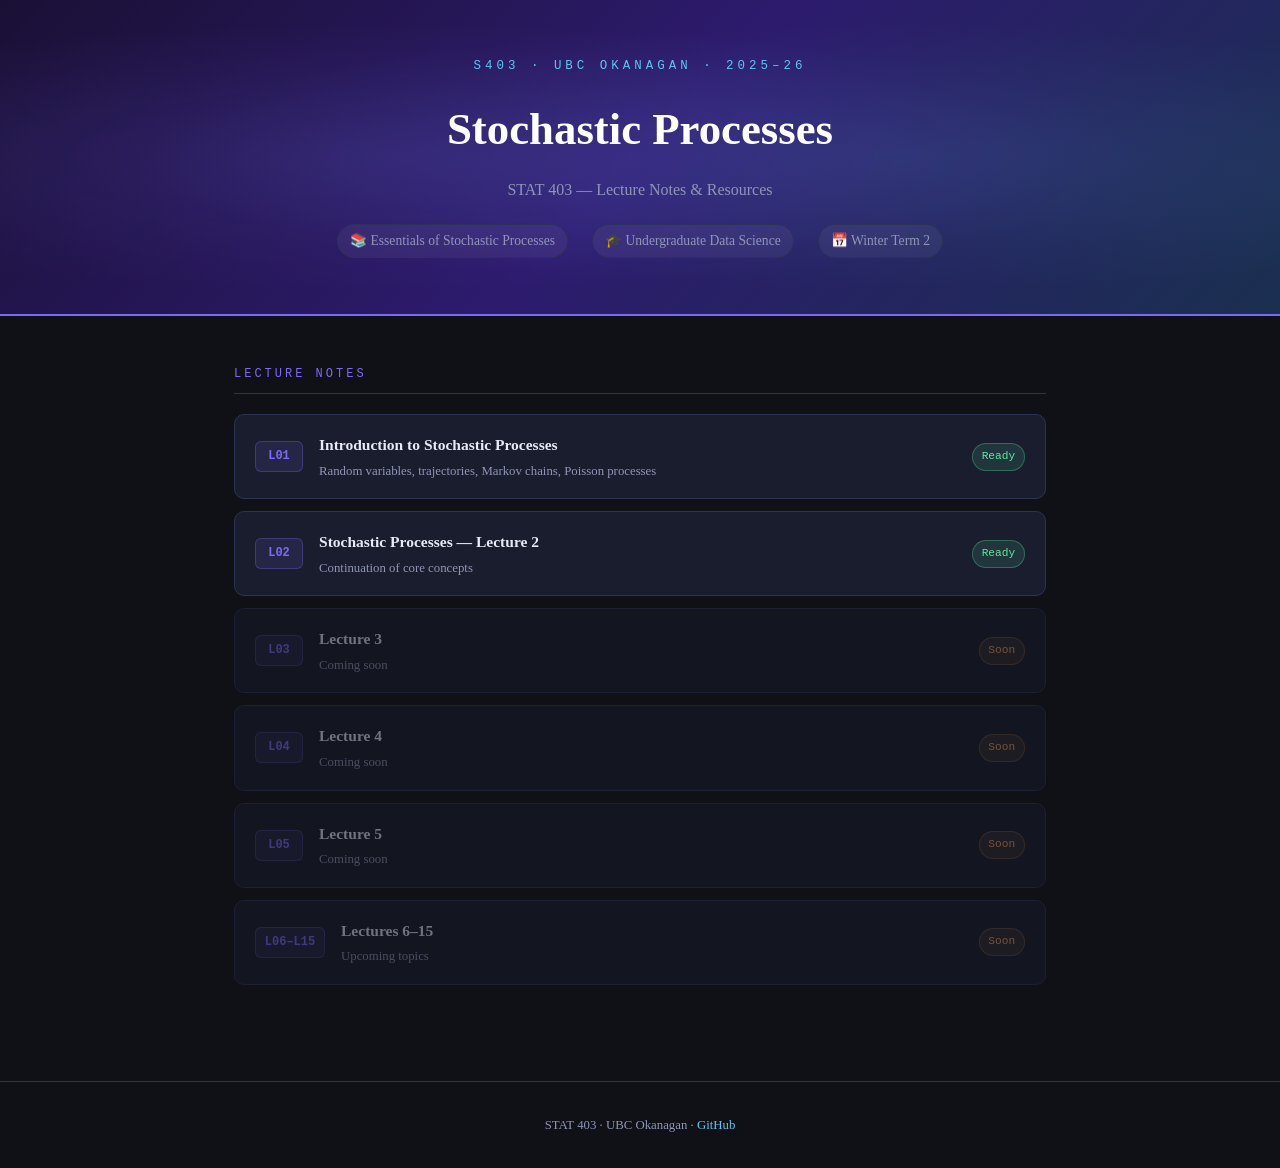
==== index.html @ dae0f1a7 "add index html" ====
<!DOCTYPE html>
<html lang="en">
<head>
  <meta charset="UTF-8">
  <meta name="viewport" content="width=device-width, initial-scale=1.0">
  <title>STAT 403 — Stochastic Processes</title>
  <style>
    :root {
      --bg: #0f1117;
      --surface: #1a1d2e;
      --surface2: #242740;
      --accent: #7c6af7;
      --accent2: #5fc4f0;
      --accent3: #f0a05f;
      --accent4: #5fe6a0;
      --text: #e8eaf6;
      --muted: #9095b8;
      --border: #2e3254;
    }

    * { box-sizing: border-box; margin: 0; padding: 0; }

    body {
      background: var(--bg);
      color: var(--text);
      font-family: 'Georgia', serif;
      line-height: 1.75;
      min-height: 100vh;
    }

    header {
      background: linear-gradient(135deg, #1a1035 0%, #2d1b6e 50%, #1a3050 100%);
      padding: 3.5rem 2rem;
      text-align: center;
      border-bottom: 2px solid var(--accent);
      position: relative;
      overflow: hidden;
    }
    header::before {
      content: '';
      position: absolute; inset: 0;
      background: radial-gradient(ellipse at 30% 50%, rgba(124,106,247,0.15) 0%, transparent 60%),
                  radial-gradient(ellipse at 70% 50%, rgba(95,196,240,0.1) 0%, transparent 60%);
    }
    .label {
      font-family: 'Courier New', monospace;
      font-size: 0.78rem;
      letter-spacing: 4px;
      text-transform: uppercase;
      color: var(--accent2);
      margin-bottom: 0.75rem;
      position: relative;
    }
    header h1 {
      font-size: clamp(1.8rem, 4vw, 2.8rem);
      font-weight: 700;
      color: #fff;
      position: relative;
      margin-bottom: 0.5rem;
    }
    .subtitle {
      color: var(--muted);
      font-size: 1rem;
      position: relative;
      margin-bottom: 1.25rem;
    }
    .meta {
      display: flex;
      gap: 1.5rem;
      justify-content: center;
      flex-wrap: wrap;
      font-size: 0.85rem;
      color: var(--muted);
      position: relative;
    }
    .meta span {
      background: rgba(255,255,255,0.05);
      border: 1px solid var(--border);
      padding: 0.25rem 0.75rem;
      border-radius: 999px;
    }

    main {
      max-width: 860px;
      margin: 0 auto;
      padding: 3rem 1.5rem;
    }

    .section-title {
      font-family: 'Courier New', monospace;
      font-size: 0.75rem;
      letter-spacing: 3px;
      text-transform: uppercase;
      color: var(--accent);
      margin-bottom: 1.25rem;
      padding-bottom: 0.5rem;
      border-bottom: 1px solid var(--border);
    }

    .lectures {
      display: grid;
      gap: 0.75rem;
      margin-bottom: 3rem;
    }

    .lecture-card {
      display: flex;
      align-items: center;
      gap: 1rem;
      background: var(--surface);
      border: 1px solid var(--border);
      border-radius: 10px;
      padding: 1rem 1.25rem;
      text-decoration: none;
      color: var(--text);
      transition: border-color 0.2s, background 0.2s, transform 0.15s;
    }
    .lecture-card:hover {
      border-color: var(--accent);
      background: var(--surface2);
      transform: translateX(4px);
    }
    .lecture-card.disabled {
      opacity: 0.45;
      pointer-events: none;
      cursor: default;
    }

    .lec-num {
      font-family: 'Courier New', monospace;
      font-size: 0.75rem;
      font-weight: 700;
      color: var(--accent);
      background: rgba(124,106,247,0.12);
      border: 1px solid rgba(124,106,247,0.3);
      border-radius: 6px;
      padding: 0.25rem 0.55rem;
      min-width: 3rem;
      text-align: center;
      flex-shrink: 0;
    }

    .lec-info { flex: 1; }
    .lec-title {
      font-size: 0.97rem;
      font-weight: 600;
      color: var(--text);
      margin-bottom: 0.1rem;
    }
    .lec-topics {
      font-size: 0.8rem;
      color: var(--muted);
    }

    .lec-status {
      font-family: 'Courier New', monospace;
      font-size: 0.7rem;
      padding: 0.2rem 0.55rem;
      border-radius: 999px;
      flex-shrink: 0;
    }
    .status-ready {
      background: rgba(95,230,160,0.12);
      border: 1px solid rgba(95,230,160,0.3);
      color: var(--accent4);
    }
    .status-soon {
      background: rgba(240,160,95,0.1);
      border: 1px solid rgba(240,160,95,0.25);
      color: var(--accent3);
    }

    footer {
      text-align: center;
      padding: 2rem;
      font-size: 0.8rem;
      color: var(--muted);
      border-top: 1px solid var(--border);
    }
    footer a { color: var(--accent2); text-decoration: none; }
    footer a:hover { text-decoration: underline; }
  </style>
</head>
<body>

<header>
  <div class="label">S403 · UBC Okanagan · 2025–26</div>
  <h1>Stochastic Processes</h1>
  <p class="subtitle">STAT 403 — Lecture Notes &amp; Resources</p>
  <div class="meta">
    <span>📚 Essentials of Stochastic Processes</span>
    <span>🎓 Undergraduate Data Science</span>
    <span>📅 Winter Term 2</span>
  </div>
</header>

<main>
  <p class="section-title">Lecture Notes</p>
  <div class="lectures">

    <a class="lecture-card" href="STAT_403_Notes/Lecture1_StochasticProcesses.html">
      <span class="lec-num">L01</span>
      <div class="lec-info">
        <div class="lec-title">Introduction to Stochastic Processes</div>
        <div class="lec-topics">Random variables, trajectories, Markov chains, Poisson processes</div>
      </div>
      <span class="lec-status status-ready">Ready</span>
    </a>

    <a class="lecture-card" href="STAT_403_Notes/Lecture2_StochasticProcesses.html">
      <span class="lec-num">L02</span>
      <div class="lec-info">
        <div class="lec-title">Stochastic Processes — Lecture 2</div>
        <div class="lec-topics">Continuation of core concepts</div>
      </div>
      <span class="lec-status status-ready">Ready</span>
    </a>

    <div class="lecture-card disabled">
      <span class="lec-num">L03</span>
      <div class="lec-info">
        <div class="lec-title">Lecture 3</div>
        <div class="lec-topics">Coming soon</div>
      </div>
      <span class="lec-status status-soon">Soon</span>
    </div>

    <div class="lecture-card disabled">
      <span class="lec-num">L04</span>
      <div class="lec-info">
        <div class="lec-title">Lecture 4</div>
        <div class="lec-topics">Coming soon</div>
      </div>
      <span class="lec-status status-soon">Soon</span>
    </div>

    <div class="lecture-card disabled">
      <span class="lec-num">L05</span>
      <div class="lec-info">
        <div class="lec-title">Lecture 5</div>
        <div class="lec-topics">Coming soon</div>
      </div>
      <span class="lec-status status-soon">Soon</span>
    </div>

    <div class="lecture-card disabled">
      <span class="lec-num">L06–L15</span>
      <div class="lec-info">
        <div class="lec-title">Lectures 6–15</div>
        <div class="lec-topics">Upcoming topics</div>
      </div>
      <span class="lec-status status-soon">Soon</span>
    </div>

  </div>
</main>

<footer>
  STAT 403 · UBC Okanagan · <a href="https://github.com/adamamani/stochastic-process" target="_blank">GitHub</a>
</footer>

</body>
</html>
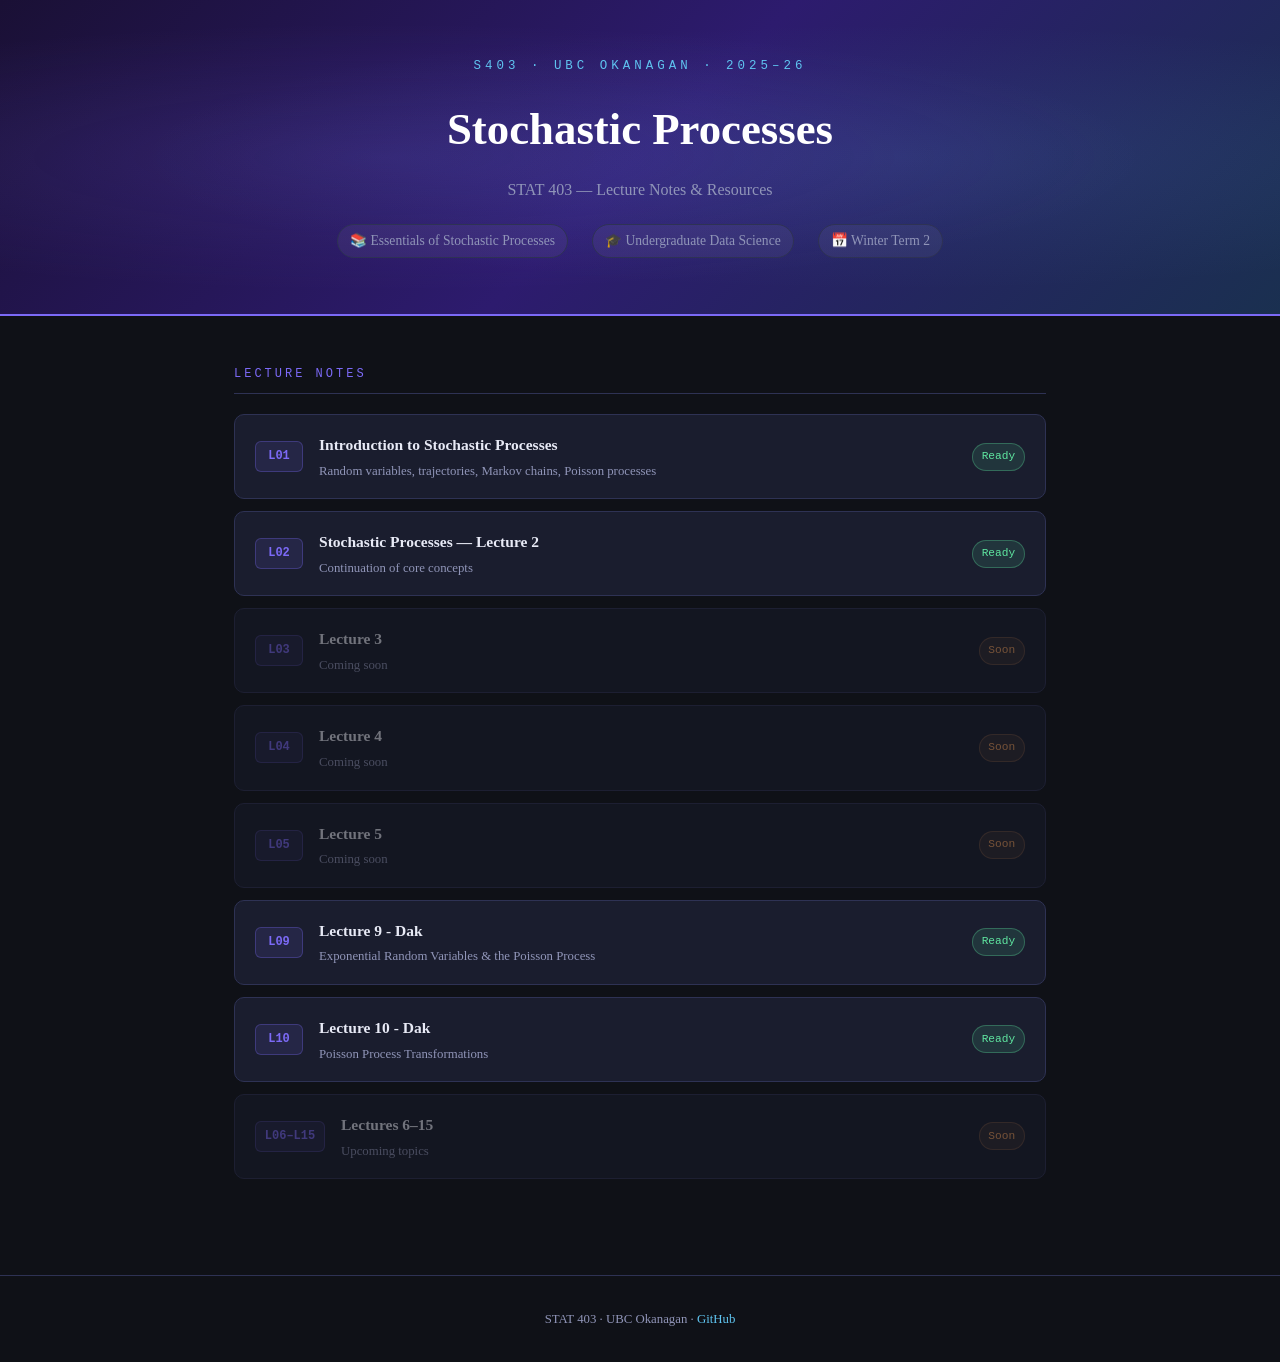
==== commit 5d439c3d: "Added Lec9 & Lec10" ====
--- a/index.html
+++ b/index.html
@@ -1,5 +1,6 @@
 <!DOCTYPE html>
 <html lang="en">
+
 <head>
   <meta charset="UTF-8">
   <meta name="viewport" content="width=device-width, initial-scale=1.0">
@@ -18,7 +19,11 @@
       --border: #2e3254;
     }
 
-    * { box-sizing: border-box; margin: 0; padding: 0; }
+    * {
+      box-sizing: border-box;
+      margin: 0;
+      padding: 0;
+    }
 
     body {
       background: var(--bg);
@@ -36,12 +41,15 @@
       position: relative;
       overflow: hidden;
     }
+
     header::before {
       content: '';
-      position: absolute; inset: 0;
-      background: radial-gradient(ellipse at 30% 50%, rgba(124,106,247,0.15) 0%, transparent 60%),
-                  radial-gradient(ellipse at 70% 50%, rgba(95,196,240,0.1) 0%, transparent 60%);
-    }
+      position: absolute;
+      inset: 0;
+      background: radial-gradient(ellipse at 30% 50%, rgba(124, 106, 247, 0.15) 0%, transparent 60%),
+        radial-gradient(ellipse at 70% 50%, rgba(95, 196, 240, 0.1) 0%, transparent 60%);
+    }
+
     .label {
       font-family: 'Courier New', monospace;
       font-size: 0.78rem;
@@ -51,6 +59,7 @@
       margin-bottom: 0.75rem;
       position: relative;
     }
+
     header h1 {
       font-size: clamp(1.8rem, 4vw, 2.8rem);
       font-weight: 700;
@@ -58,12 +67,14 @@
       position: relative;
       margin-bottom: 0.5rem;
     }
+
     .subtitle {
       color: var(--muted);
       font-size: 1rem;
       position: relative;
       margin-bottom: 1.25rem;
     }
+
     .meta {
       display: flex;
       gap: 1.5rem;
@@ -73,8 +84,9 @@
       color: var(--muted);
       position: relative;
     }
+
     .meta span {
-      background: rgba(255,255,255,0.05);
+      background: rgba(255, 255, 255, 0.05);
       border: 1px solid var(--border);
       padding: 0.25rem 0.75rem;
       border-radius: 999px;
@@ -115,11 +127,13 @@
       color: var(--text);
       transition: border-color 0.2s, background 0.2s, transform 0.15s;
     }
+
     .lecture-card:hover {
       border-color: var(--accent);
       background: var(--surface2);
       transform: translateX(4px);
     }
+
     .lecture-card.disabled {
       opacity: 0.45;
       pointer-events: none;
@@ -131,8 +145,8 @@
       font-size: 0.75rem;
       font-weight: 700;
       color: var(--accent);
-      background: rgba(124,106,247,0.12);
-      border: 1px solid rgba(124,106,247,0.3);
+      background: rgba(124, 106, 247, 0.12);
+      border: 1px solid rgba(124, 106, 247, 0.3);
       border-radius: 6px;
       padding: 0.25rem 0.55rem;
       min-width: 3rem;
@@ -140,13 +154,17 @@
       flex-shrink: 0;
     }
 
-    .lec-info { flex: 1; }
+    .lec-info {
+      flex: 1;
+    }
+
     .lec-title {
       font-size: 0.97rem;
       font-weight: 600;
       color: var(--text);
       margin-bottom: 0.1rem;
     }
+
     .lec-topics {
       font-size: 0.8rem;
       color: var(--muted);
@@ -159,14 +177,16 @@
       border-radius: 999px;
       flex-shrink: 0;
     }
+
     .status-ready {
-      background: rgba(95,230,160,0.12);
-      border: 1px solid rgba(95,230,160,0.3);
+      background: rgba(95, 230, 160, 0.12);
+      border: 1px solid rgba(95, 230, 160, 0.3);
       color: var(--accent4);
     }
+
     .status-soon {
-      background: rgba(240,160,95,0.1);
-      border: 1px solid rgba(240,160,95,0.25);
+      background: rgba(240, 160, 95, 0.1);
+      border: 1px solid rgba(240, 160, 95, 0.25);
       color: var(--accent3);
     }
 
@@ -177,87 +197,114 @@
       color: var(--muted);
       border-top: 1px solid var(--border);
     }
-    footer a { color: var(--accent2); text-decoration: none; }
-    footer a:hover { text-decoration: underline; }
+
+    footer a {
+      color: var(--accent2);
+      text-decoration: none;
+    }
+
+    footer a:hover {
+      text-decoration: underline;
+    }
   </style>
 </head>
+
 <body>
 
-<header>
-  <div class="label">S403 · UBC Okanagan · 2025–26</div>
-  <h1>Stochastic Processes</h1>
-  <p class="subtitle">STAT 403 — Lecture Notes &amp; Resources</p>
-  <div class="meta">
-    <span>📚 Essentials of Stochastic Processes</span>
-    <span>🎓 Undergraduate Data Science</span>
-    <span>📅 Winter Term 2</span>
-  </div>
-</header>
-
-<main>
-  <p class="section-title">Lecture Notes</p>
-  <div class="lectures">
-
-    <a class="lecture-card" href="STAT_403_Notes/Lecture1_StochasticProcesses.html">
-      <span class="lec-num">L01</span>
-      <div class="lec-info">
-        <div class="lec-title">Introduction to Stochastic Processes</div>
-        <div class="lec-topics">Random variables, trajectories, Markov chains, Poisson processes</div>
+  <header>
+    <div class="label">S403 · UBC Okanagan · 2025–26</div>
+    <h1>Stochastic Processes</h1>
+    <p class="subtitle">STAT 403 — Lecture Notes &amp; Resources</p>
+    <div class="meta">
+      <span>📚 Essentials of Stochastic Processes</span>
+      <span>🎓 Undergraduate Data Science</span>
+      <span>📅 Winter Term 2</span>
+    </div>
+  </header>
+
+  <main>
+    <p class="section-title">Lecture Notes</p>
+    <div class="lectures">
+
+      <a class="lecture-card" href="lectures/lecture-01.html">
+        <span class="lec-num">L01</span>
+        <div class="lec-info">
+          <div class="lec-title">Introduction to Stochastic Processes</div>
+          <div class="lec-topics">Random variables, trajectories, Markov chains, Poisson processes</div>
+        </div>
+        <span class="lec-status status-ready">Ready</span>
+      </a>
+
+      <a class="lecture-card" href="lectures/lecture-02.html">
+        <span class="lec-num">L02</span>
+        <div class="lec-info">
+          <div class="lec-title">Stochastic Processes — Lecture 2</div>
+          <div class="lec-topics">Continuation of core concepts</div>
+        </div>
+        <span class="lec-status status-ready">Ready</span>
+      </a>
+
+      <div class="lecture-card disabled">
+        <span class="lec-num">L03</span>
+        <div class="lec-info">
+          <div class="lec-title">Lecture 3</div>
+          <div class="lec-topics">Coming soon</div>
+        </div>
+        <span class="lec-status status-soon">Soon</span>
       </div>
-      <span class="lec-status status-ready">Ready</span>
-    </a>
-
-    <a class="lecture-card" href="STAT_403_Notes/Lecture2_StochasticProcesses.html">
-      <span class="lec-num">L02</span>
-      <div class="lec-info">
-        <div class="lec-title">Stochastic Processes — Lecture 2</div>
-        <div class="lec-topics">Continuation of core concepts</div>
+
+      <div class="lecture-card disabled">
+        <span class="lec-num">L04</span>
+        <div class="lec-info">
+          <div class="lec-title">Lecture 4</div>
+          <div class="lec-topics">Coming soon</div>
+        </div>
+        <span class="lec-status status-soon">Soon</span>
       </div>
-      <span class="lec-status status-ready">Ready</span>
-    </a>
-
-    <div class="lecture-card disabled">
-      <span class="lec-num">L03</span>
-      <div class="lec-info">
-        <div class="lec-title">Lecture 3</div>
-        <div class="lec-topics">Coming soon</div>
+
+      <div class="lecture-card disabled">
+        <span class="lec-num">L05</span>
+        <div class="lec-info">
+          <div class="lec-title">Lecture 5</div>
+          <div class="lec-topics">Coming soon</div>
+        </div>
+        <span class="lec-status status-soon">Soon</span>
       </div>
-      <span class="lec-status status-soon">Soon</span>
+
+      <a class="lecture-card" href="lectures/lecture-09.html">
+        <span class="lec-num">L09</span>
+        <div class="lec-info">
+          <div class="lec-title">Lecture 9 - Dak</div>
+          <div class="lec-topics">Exponential Random Variables & the Poisson Process</div>
+        </div>
+        <span class="lec-status status-ready">Ready</span>
+      </a>
+
+      <a class="lecture-card" href="lectures/lecture-10.html">
+        <span class="lec-num">L10</span>
+        <div class="lec-info">
+          <div class="lec-title">Lecture 10 - Dak</div>
+          <div class="lec-topics">Poisson Process Transformations</div>
+        </div>
+        <span class="lec-status status-ready">Ready</span>
+      </a>
+
+      <div class="lecture-card disabled">
+        <span class="lec-num">L06–L15</span>
+        <div class="lec-info">
+          <div class="lec-title">Lectures 6–15</div>
+          <div class="lec-topics">Upcoming topics</div>
+        </div>
+        <span class="lec-status status-soon">Soon</span>
+      </div>
+
     </div>
-
-    <div class="lecture-card disabled">
-      <span class="lec-num">L04</span>
-      <div class="lec-info">
-        <div class="lec-title">Lecture 4</div>
-        <div class="lec-topics">Coming soon</div>
-      </div>
-      <span class="lec-status status-soon">Soon</span>
-    </div>
-
-    <div class="lecture-card disabled">
-      <span class="lec-num">L05</span>
-      <div class="lec-info">
-        <div class="lec-title">Lecture 5</div>
-        <div class="lec-topics">Coming soon</div>
-      </div>
-      <span class="lec-status status-soon">Soon</span>
-    </div>
-
-    <div class="lecture-card disabled">
-      <span class="lec-num">L06–L15</span>
-      <div class="lec-info">
-        <div class="lec-title">Lectures 6–15</div>
-        <div class="lec-topics">Upcoming topics</div>
-      </div>
-      <span class="lec-status status-soon">Soon</span>
-    </div>
-
-  </div>
-</main>
-
-<footer>
-  STAT 403 · UBC Okanagan · <a href="https://github.com/adamamani/stochastic-process" target="_blank">GitHub</a>
-</footer>
+  </main>
+
+  <footer>
+    STAT 403 · UBC Okanagan · <a href="https://github.com/adamamani/stochastic-process" target="_blank">GitHub</a>
+  </footer>
 
 </body>
-</html>
+
+</html>
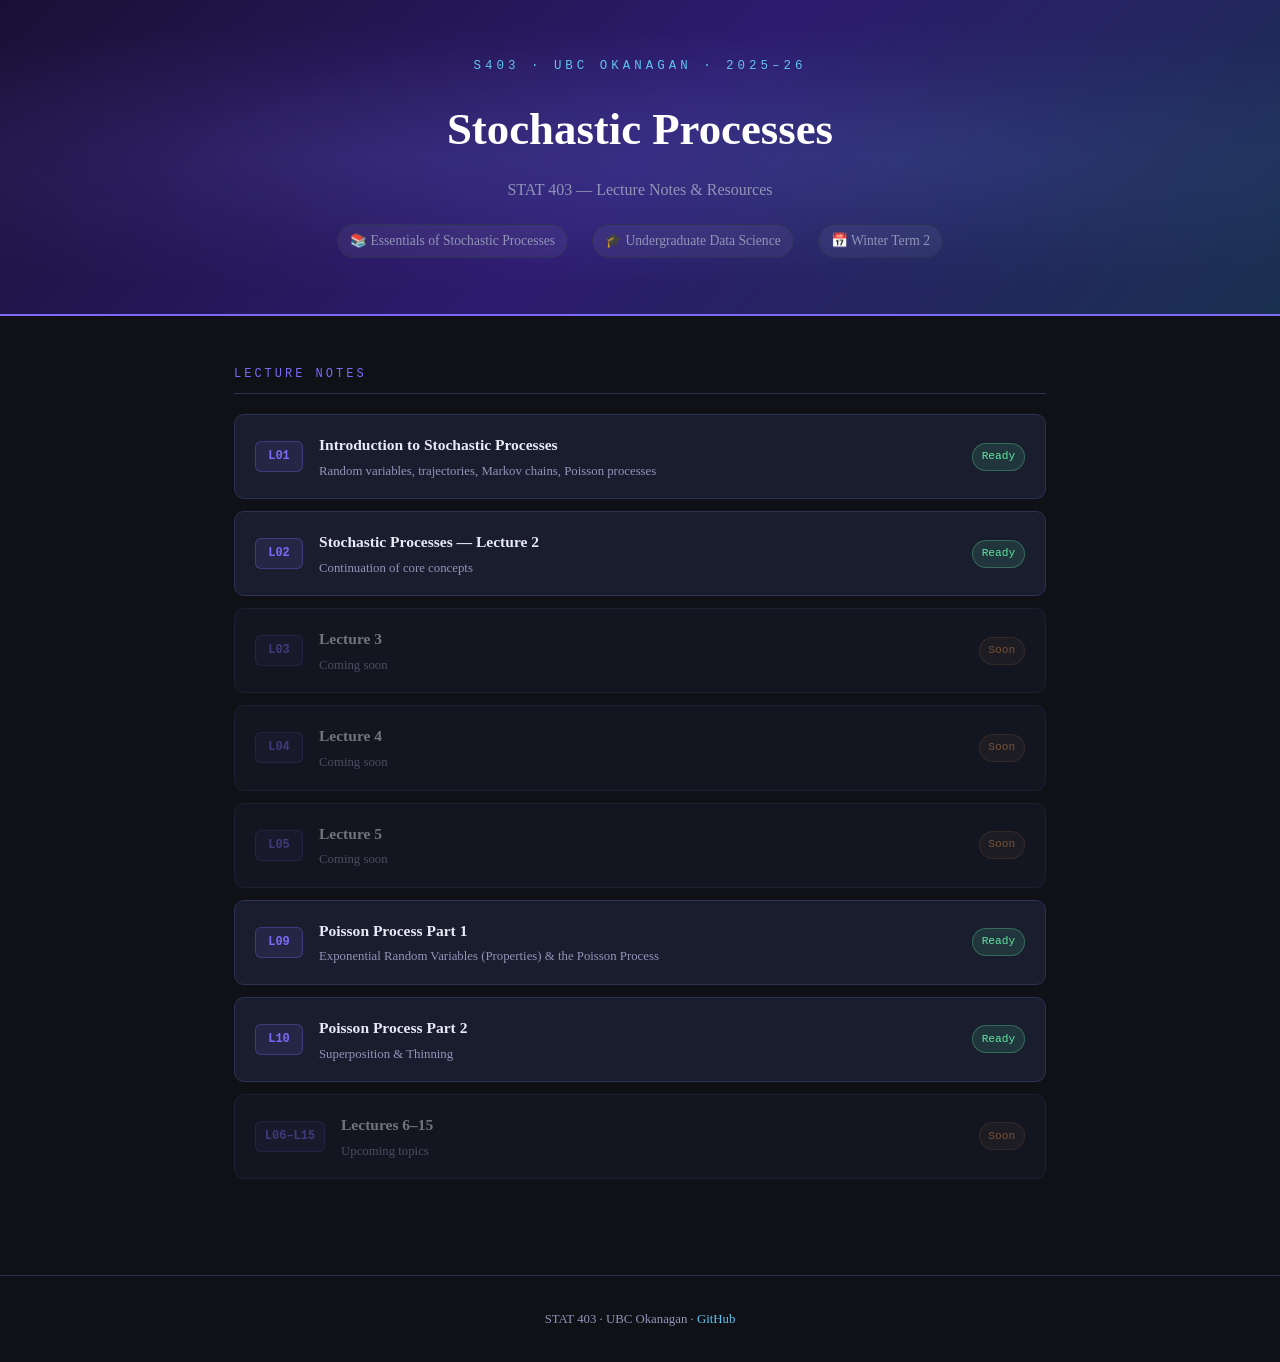
==== commit fee890a0: "Modified name of Lec 9 & 10" ====
--- a/index.html
+++ b/index.html
@@ -274,8 +274,8 @@
       <a class="lecture-card" href="lectures/lecture-09.html">
         <span class="lec-num">L09</span>
         <div class="lec-info">
-          <div class="lec-title">Lecture 9 - Dak</div>
-          <div class="lec-topics">Exponential Random Variables & the Poisson Process</div>
+          <div class="lec-title">Poisson Process Part 1</div>
+          <div class="lec-topics">Exponential Random Variables (Properties) & the Poisson Process</div>
         </div>
         <span class="lec-status status-ready">Ready</span>
       </a>
@@ -283,8 +283,8 @@
       <a class="lecture-card" href="lectures/lecture-10.html">
         <span class="lec-num">L10</span>
         <div class="lec-info">
-          <div class="lec-title">Lecture 10 - Dak</div>
-          <div class="lec-topics">Poisson Process Transformations</div>
+          <div class="lec-title">Poisson Process Part 2</div>
+          <div class="lec-topics">Superposition & Thinning</div>
         </div>
         <span class="lec-status status-ready">Ready</span>
       </a>
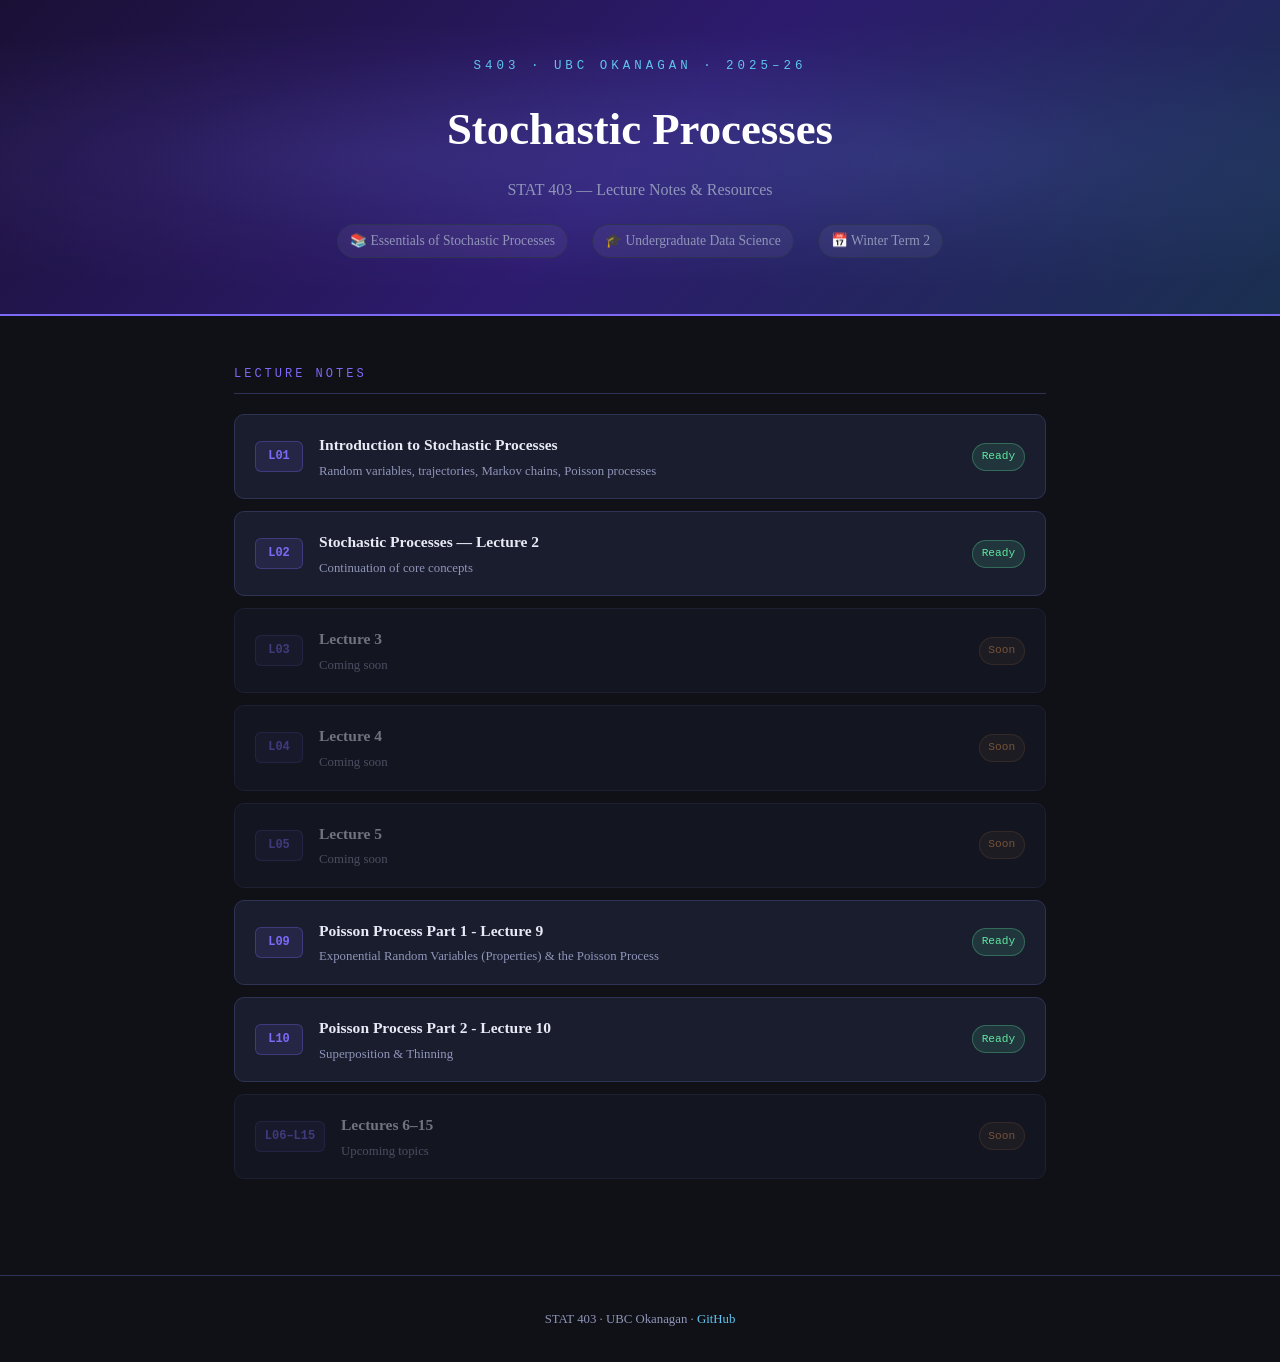
==== commit ad7f22fb: "Added Lecture numbers" ====
--- a/index.html
+++ b/index.html
@@ -274,7 +274,7 @@
       <a class="lecture-card" href="lectures/lecture-09.html">
         <span class="lec-num">L09</span>
         <div class="lec-info">
-          <div class="lec-title">Poisson Process Part 1</div>
+          <div class="lec-title">Poisson Process Part 1 - Lecture 9</div>
           <div class="lec-topics">Exponential Random Variables (Properties) & the Poisson Process</div>
         </div>
         <span class="lec-status status-ready">Ready</span>
@@ -283,7 +283,7 @@
       <a class="lecture-card" href="lectures/lecture-10.html">
         <span class="lec-num">L10</span>
         <div class="lec-info">
-          <div class="lec-title">Poisson Process Part 2</div>
+          <div class="lec-title">Poisson Process Part 2 - Lecture 10</div>
           <div class="lec-topics">Superposition & Thinning</div>
         </div>
         <span class="lec-status status-ready">Ready</span>
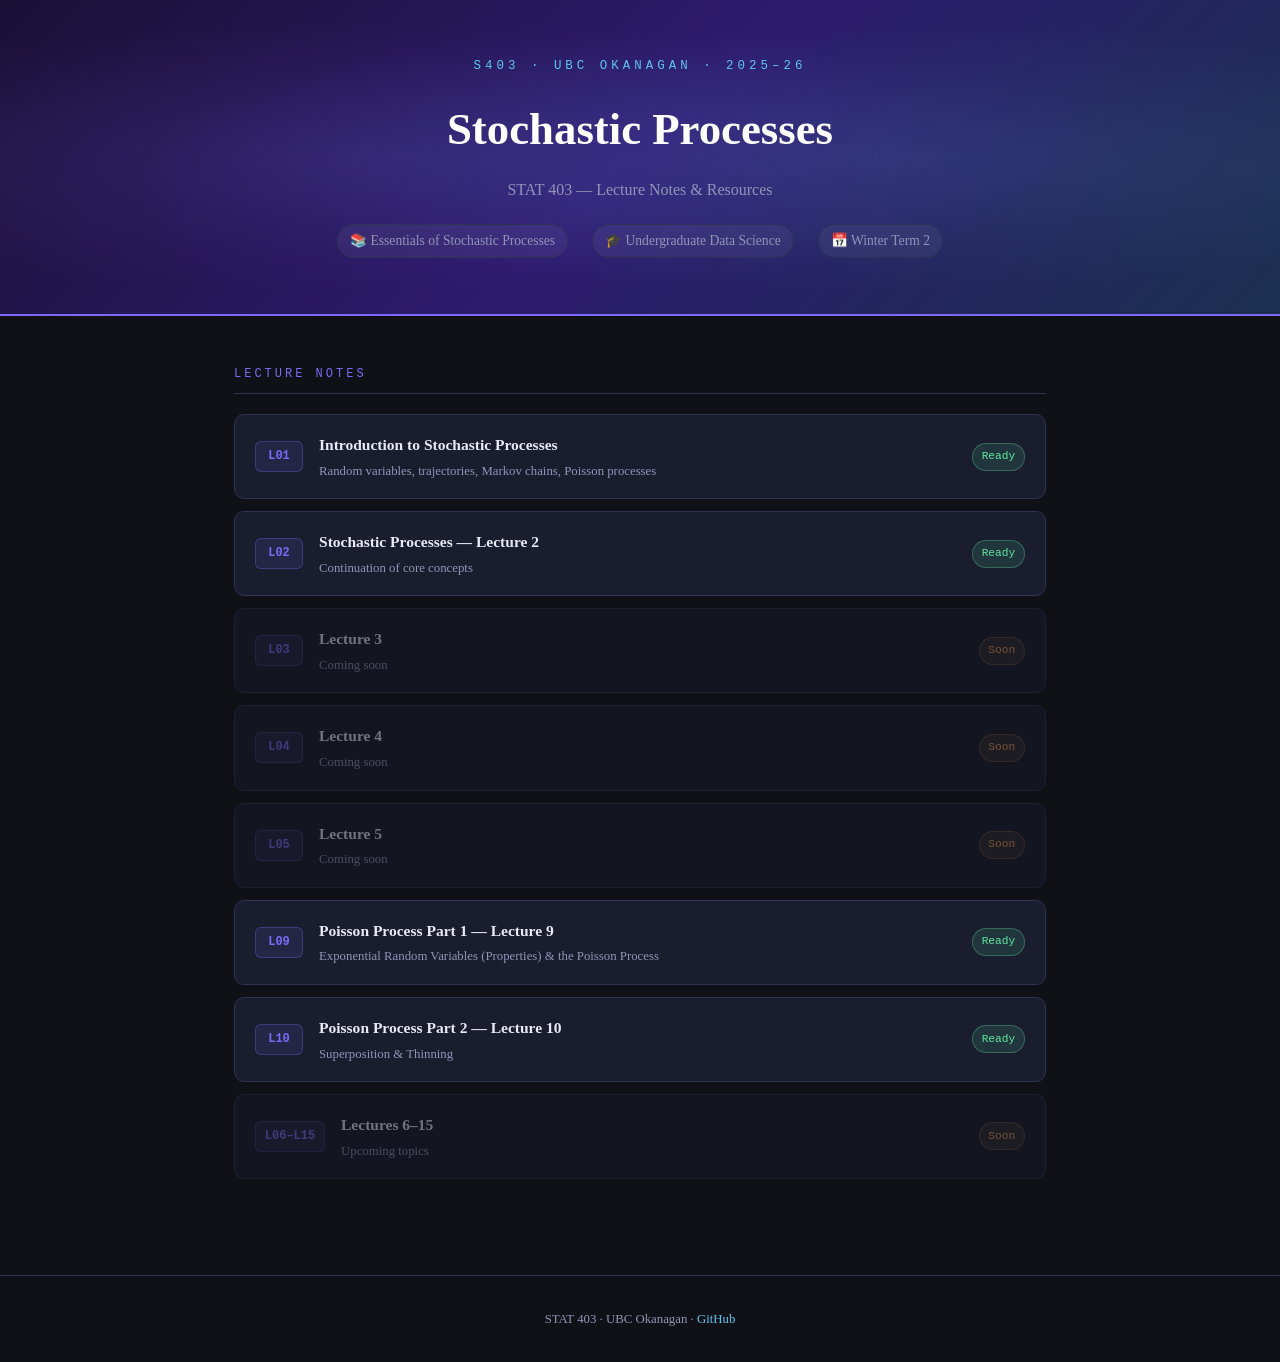
==== commit 4952d93f: "Added lecture numbers" ====
--- a/index.html
+++ b/index.html
@@ -274,7 +274,7 @@
       <a class="lecture-card" href="lectures/lecture-09.html">
         <span class="lec-num">L09</span>
         <div class="lec-info">
-          <div class="lec-title">Poisson Process Part 1 - Lecture 9</div>
+          <div class="lec-title">Poisson Process Part 1 — Lecture 9</div>
           <div class="lec-topics">Exponential Random Variables (Properties) & the Poisson Process</div>
         </div>
         <span class="lec-status status-ready">Ready</span>
@@ -283,7 +283,7 @@
       <a class="lecture-card" href="lectures/lecture-10.html">
         <span class="lec-num">L10</span>
         <div class="lec-info">
-          <div class="lec-title">Poisson Process Part 2 - Lecture 10</div>
+          <div class="lec-title">Poisson Process Part 2 — Lecture 10</div>
           <div class="lec-topics">Superposition & Thinning</div>
         </div>
         <span class="lec-status status-ready">Ready</span>
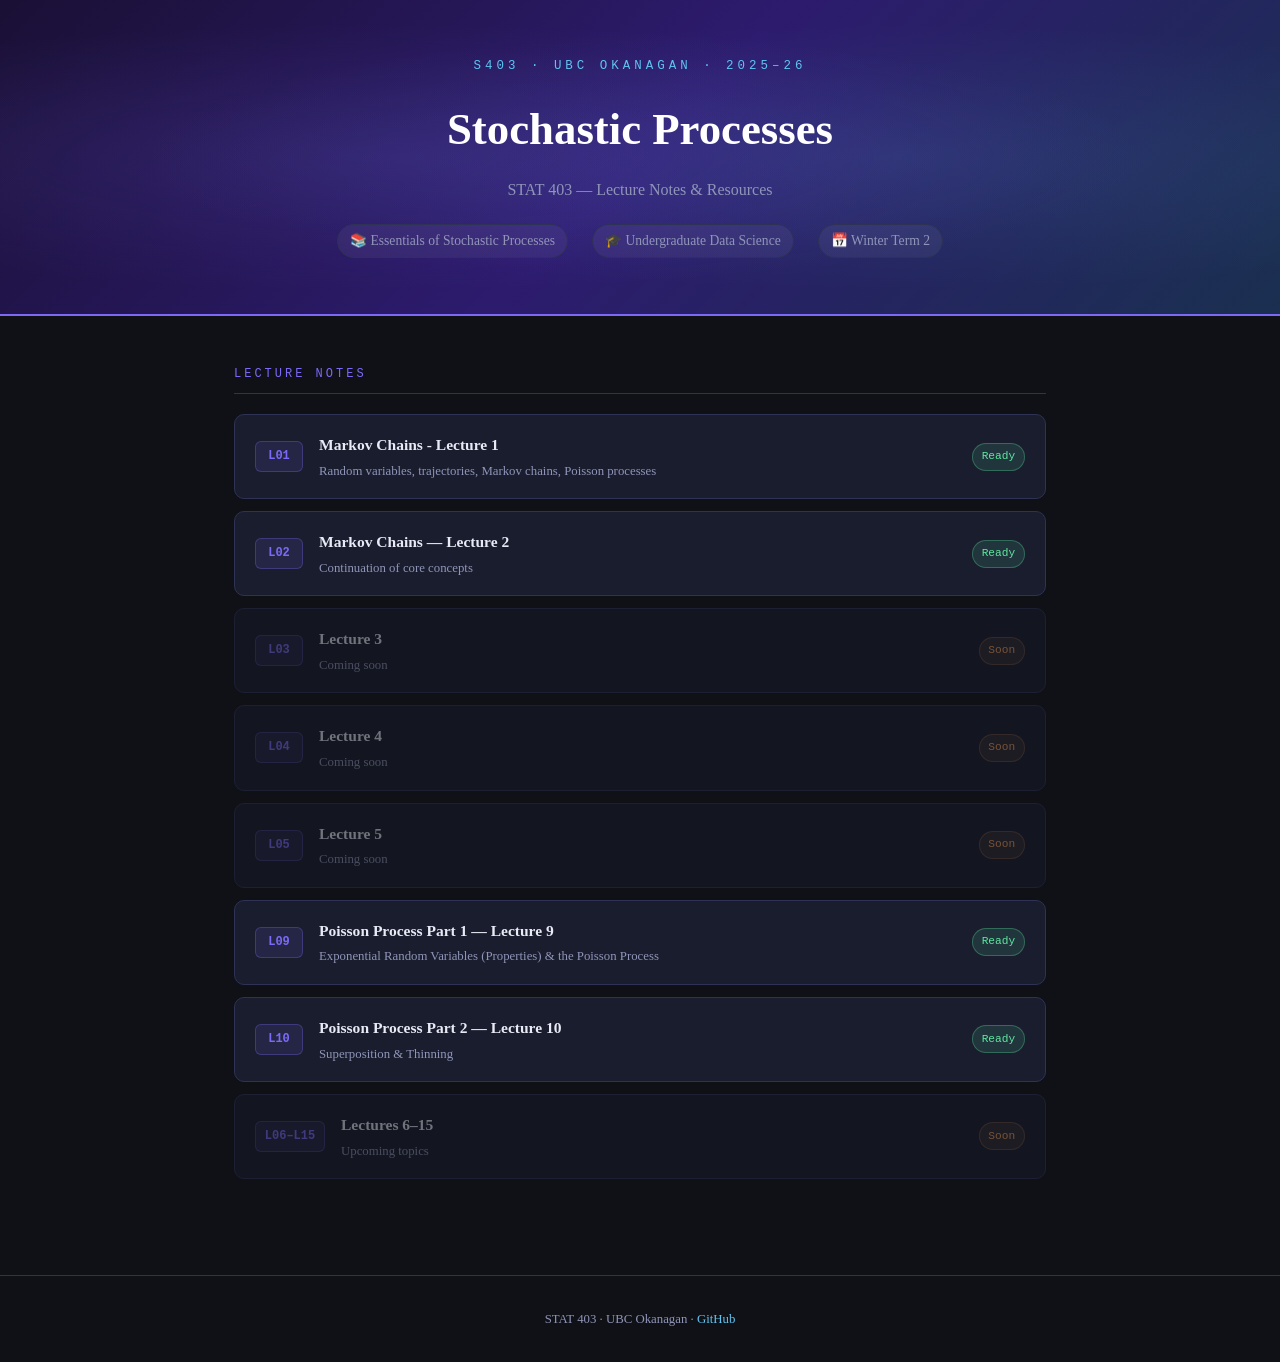
==== commit f2e1a03a: "Changed name" ====
--- a/index.html
+++ b/index.html
@@ -229,7 +229,7 @@
       <a class="lecture-card" href="lectures/lecture-01.html">
         <span class="lec-num">L01</span>
         <div class="lec-info">
-          <div class="lec-title">Introduction to Stochastic Processes</div>
+          <div class="lec-title">Markov Chains - Lecture 1</div>
           <div class="lec-topics">Random variables, trajectories, Markov chains, Poisson processes</div>
         </div>
         <span class="lec-status status-ready">Ready</span>
@@ -238,7 +238,7 @@
       <a class="lecture-card" href="lectures/lecture-02.html">
         <span class="lec-num">L02</span>
         <div class="lec-info">
-          <div class="lec-title">Stochastic Processes — Lecture 2</div>
+          <div class="lec-title">Markov Chains — Lecture 2</div>
           <div class="lec-topics">Continuation of core concepts</div>
         </div>
         <span class="lec-status status-ready">Ready</span>
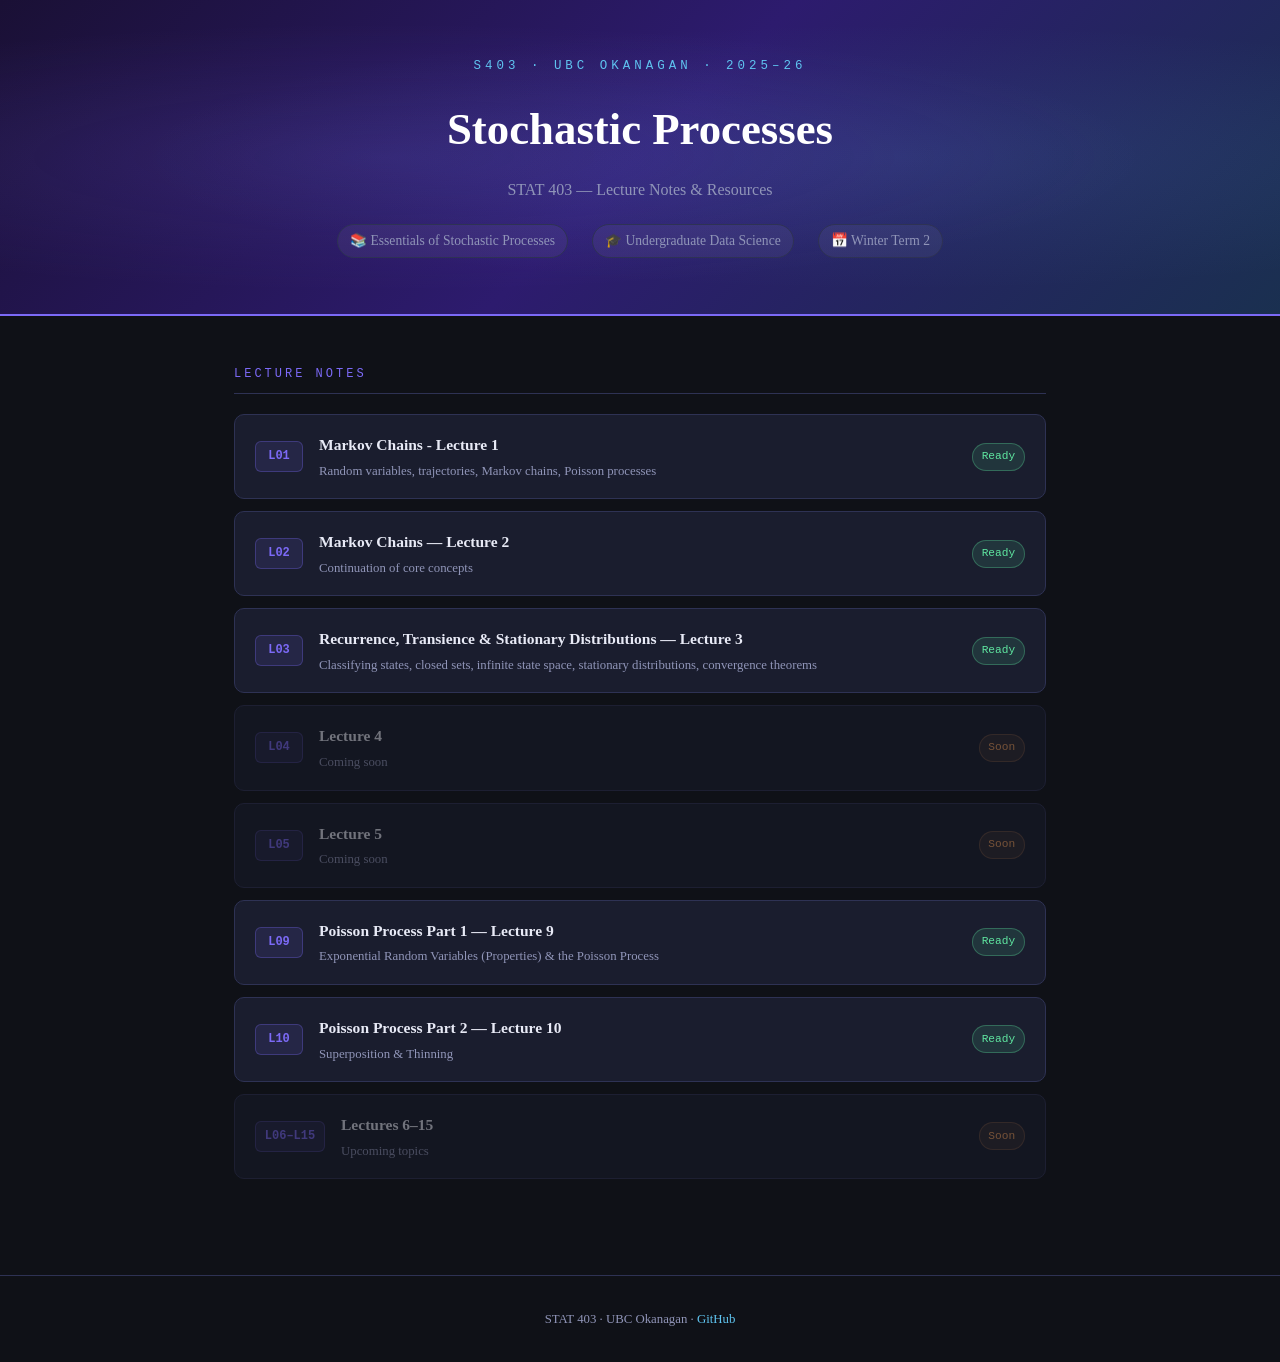
==== commit 6a5c1cc4: "Added lecture 3 and menu buttons to navigate back to the menu." ====
--- a/index.html
+++ b/index.html
@@ -244,14 +244,14 @@
         <span class="lec-status status-ready">Ready</span>
       </a>
 
-      <div class="lecture-card disabled">
+      <a class="lecture-card" href="lectures/lecture-03.html">
         <span class="lec-num">L03</span>
         <div class="lec-info">
-          <div class="lec-title">Lecture 3</div>
-          <div class="lec-topics">Coming soon</div>
-        </div>
-        <span class="lec-status status-soon">Soon</span>
-      </div>
+          <div class="lec-title">Recurrence, Transience &amp; Stationary Distributions — Lecture 3</div>
+          <div class="lec-topics">Classifying states, closed sets, infinite state space, stationary distributions, convergence theorems</div>
+        </div>
+        <span class="lec-status status-ready">Ready</span>
+      </a>
 
       <div class="lecture-card disabled">
         <span class="lec-num">L04</span>
